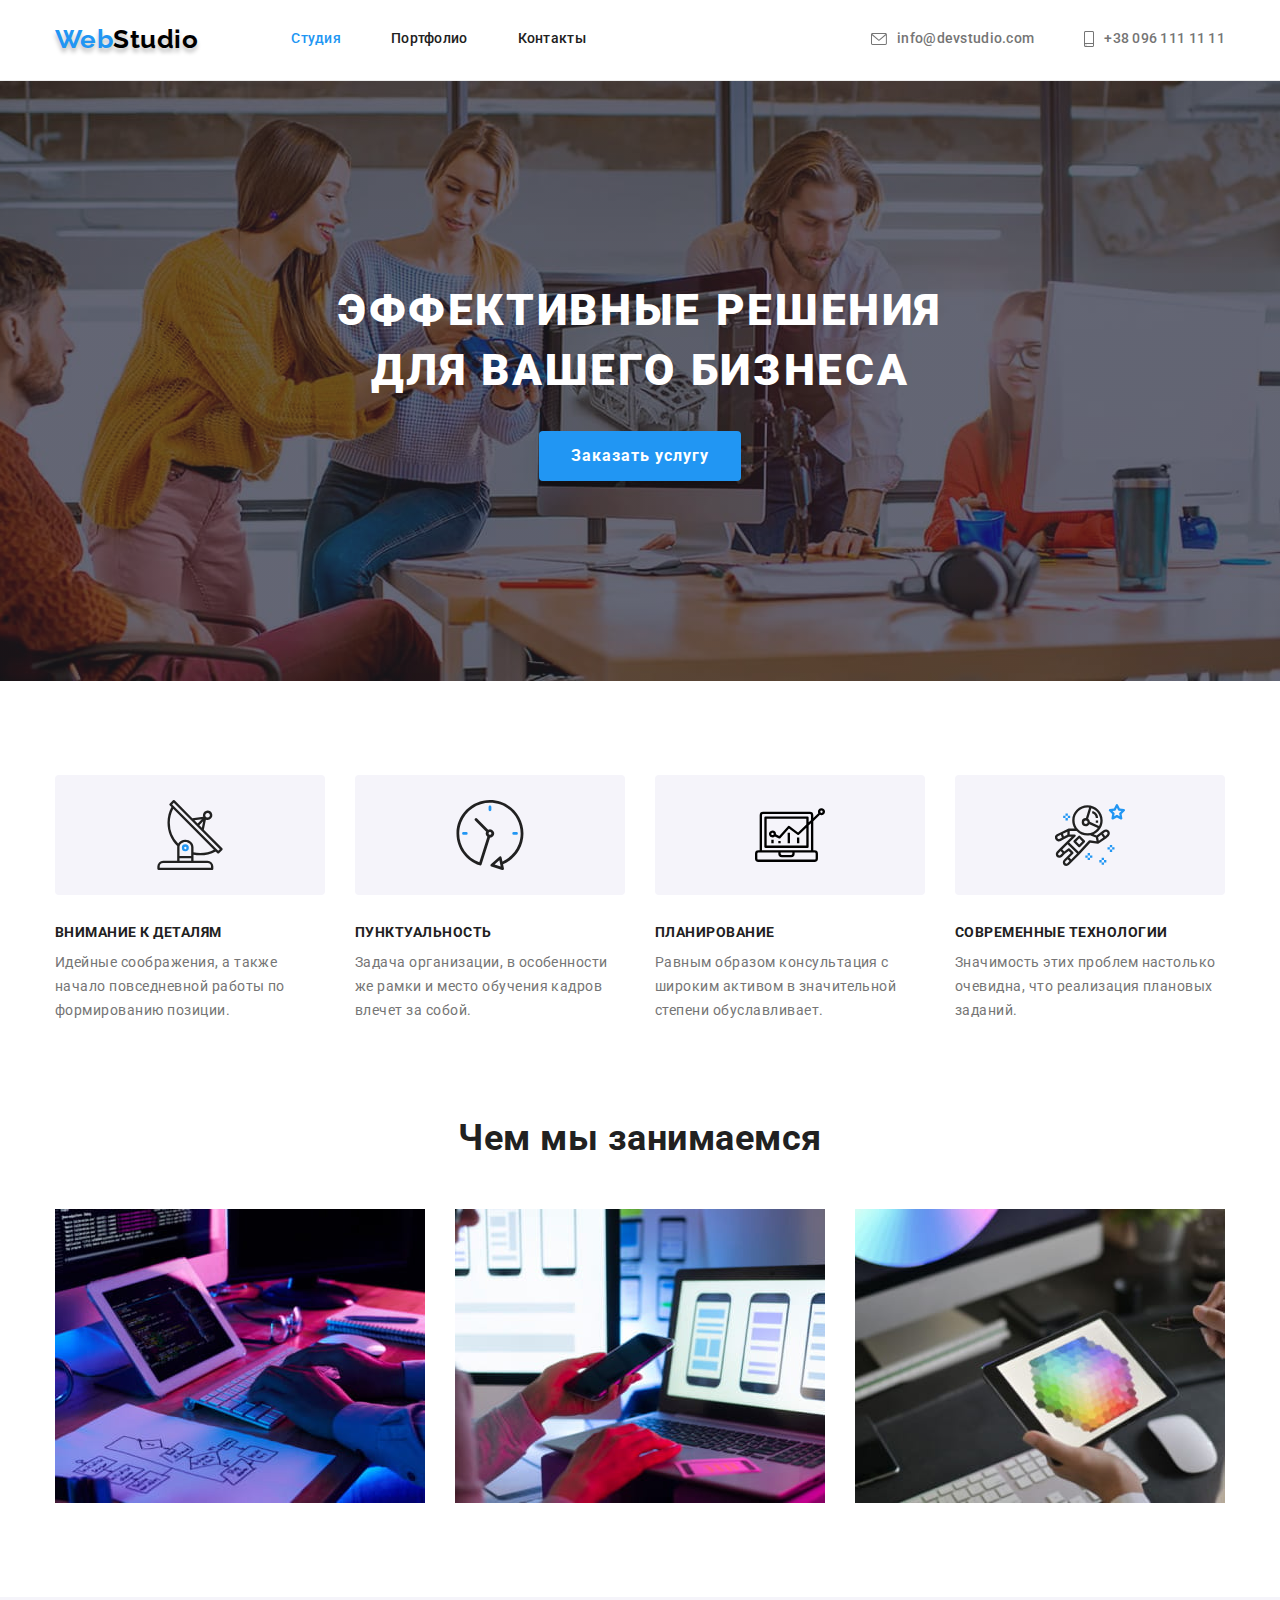
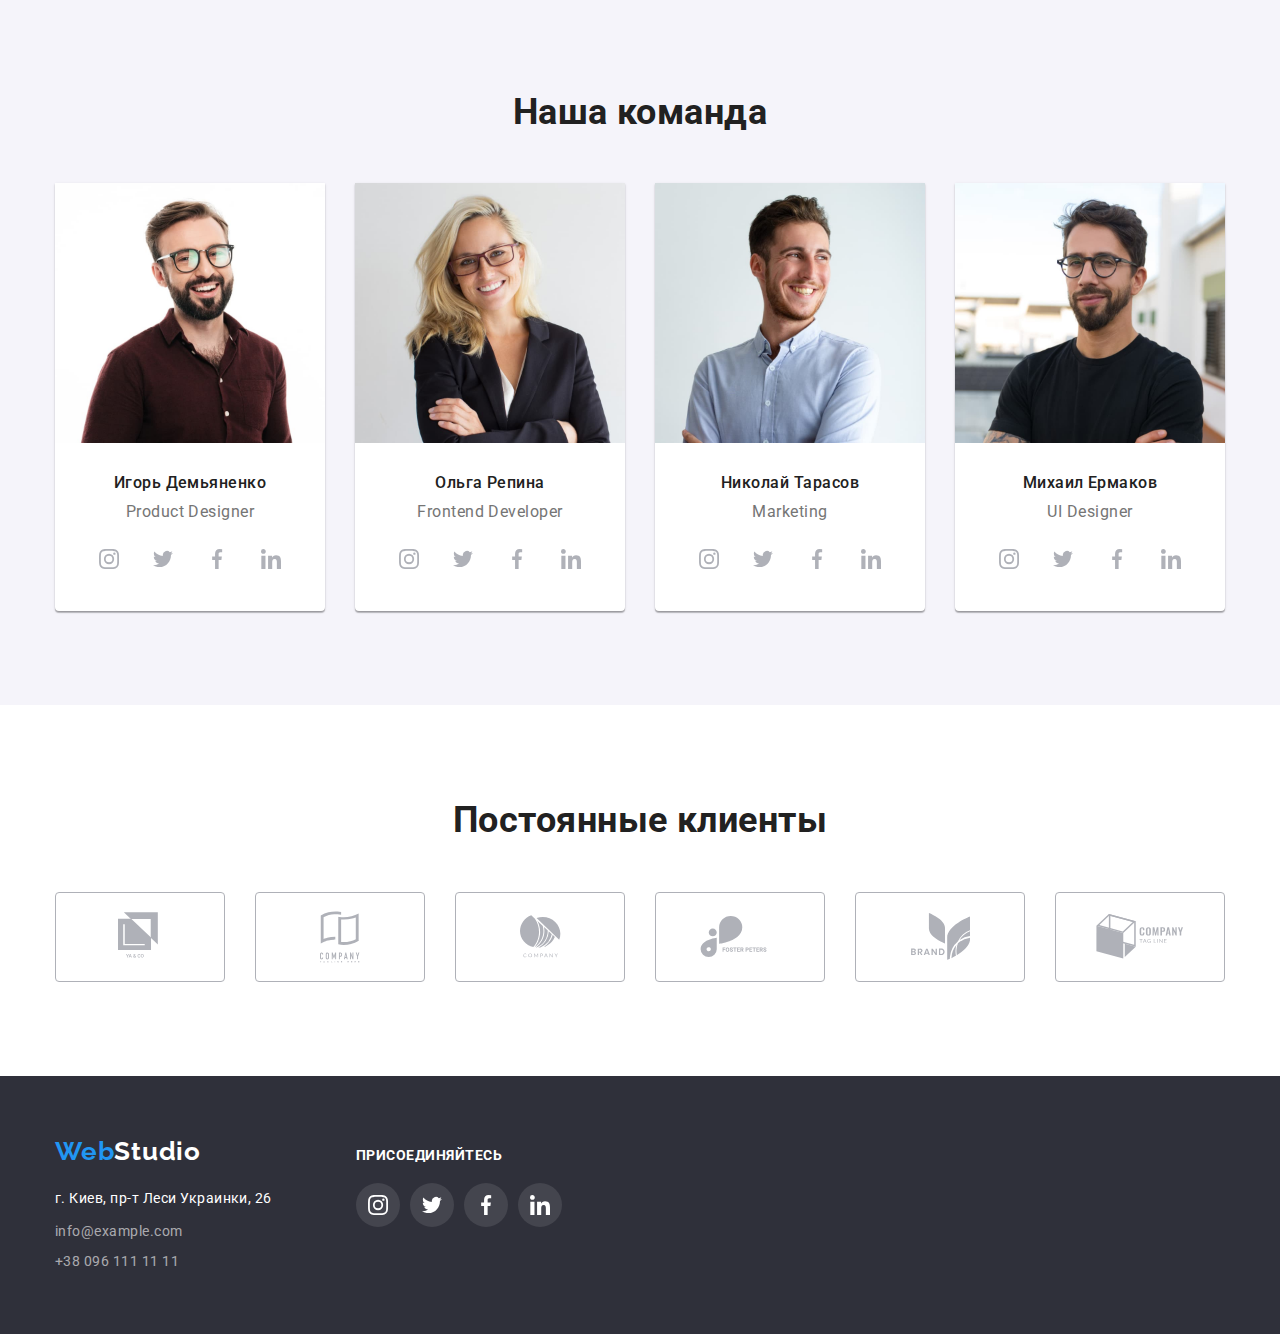
==== index.html @ e103fd7a "Переносить інформацію з попередньої ДЗ" ====
<!DOCTYPE html>
<html lang="ru">
  <head>
    <meta charset="UTF-8">
    <meta name="viewport" content="width=device-width, initial-scale=1.0">
    <title>Сайт</title>
    <link rel="stylesheet" href="https://cdnjs.cloudflare.com/ajax/libs/modern-normalize/1.0.0/modern-normalize.min.css">
    <link rel="preconnect" href="https://fonts.gstatic.com">
    <link href="https://fonts.googleapis.com/css2?family=Raleway:wght@700&family=Roboto:wght@400;500;700;900&display=swap" rel="stylesheet">
    <link rel="stylesheet" href="./css/style.css">
  </head>

  <body>

      <!-- Шапка сайта -->
    <header>
      <div class="container header">
        <nav class="nav"> 
          <a class="logo-nav" lang="en" href="./index.html"><span class="logo-web">Web</span>Studio</a>
          <ul class="nav-list list">
            <li><a class="nav-link current" href="./index.html">Студия</a></li>
            <li><a class="nav-link" href="./portfolio.html" >Портфолио</a></li>
            <li><a class="nav-link" href="#">Контакты</a></li>
          </ul>
        </nav>
        <a class="contacts-header mail" href="mailto:info@devstudio.com">
          <svg class="icon-mail" width="16" height="12">
            <use href="./images/sprite.svg#envelope"></use>
          </svg>info@devstudio.com</a> 
        <a class="contacts-header tel" href="tel:+380961111111">
          <svg class="icon-tel" width="10" height="16">
            <use href="./images/sprite.svg#smartphone"></use>
          </svg>+38 096 111 11 11</a>
      </div>
    </header>

    <main>
        <!-- Герой -->
      <section class="hero overlay">
        <div class="container">
          <h1 class="hero-title">Эффективные решения для вашего бизнеса</h1>
          <button class="hero-button" type="button">Заказать услугу</button>
        </div>
      </section>

        <!-- Особенности -->
      <section class="features">
        <div class="container">
          <h2 class="visually-hidden">Особенности</h2>
          <ul class="list features-list">
            <li>
              <div class="fetures-decoration">
                <svg class="features-icon">
                  <use href="./images/sprite.svg#antenna"></use>
                </svg>
              </div>
              <h3 class="features-title">Внимание к деталям</h3>
              <p class="features-text">Идейные соображения, а также начало повседневной работы по формированию позиции.</p>
            </li>
            <li>
              <div class="fetures-decoration">
                <svg class="features-icon">
                  <use href="./images/sprite.svg#clock"></use>
                </svg>
              </div>
              <h3 class="features-title">Пунктуальность</h3>
              <p class="features-text">Задача организации, в особенности же рамки и место обучения кадров влечет за собой.</p>
            </li>
            <li>
              <div class="fetures-decoration">
                <svg class="features-icon">
                  <use href="./images/sprite.svg#diagram"></use>
                </svg>
              </div>
              <h3 class="features-title">Планирование</h3>
              <p class="features-text">Равным образом консультация с широким активом в значительной степени обуславливает.</p>
            </li>
            <li>
              <div class="fetures-decoration">
                <svg class="features-icon">
                  <use href="./images/sprite.svg#astronaut"></use>
                </svg>
              </div>
              <h3 class="features-title">Современные технологии</h3>
              <p class="features-text">Значимость этих проблем настолько очевидна, что реализация плановых заданий.</p>
            </li>
          </ul>
        </div>
      </section>

        <!-- Чем мы занимаемся -->
      <section class="work-section">
        <div class="container">
          <h2 class="work-title">Чем мы занимаемся</h2>
          <ul class="list">
            <li><img src="./images/typing1.jpg" 
              alt="Человек пишет код на компьютере за робочим столом"
              width="370"/>
            </li>
            <li><img src="./images/typing2.jpg" 
              alt="Человек за компьютером разробатывает макеты сайта для отображения на телефоне"
              width="370"/>
            </li>
            <li><img src="./images/typing3.jpg"
              alt="Человек работает с цветовой гаммой для графического дизайна на планшете"
              width="370"/>
            </li>
          </ul>
        </div>
      </section>

        <!-- Наша команда -->
      <section class="team">
        <div class="container">
          <h2 class="team-title">Наша команда</h2>
          <ul class="list team-members">
            <li>
              <img src="./images/portrait1.jpg" alt="Портрет Игоря Демьяненко" width="270"/>
              <div class="team-list">
                <h3 class="team-name">Игорь Демьяненко</h3>
                <p  class="team-description" lang="en">Product Designer</p>
                <ul class="list webs-list">
                  <li>
                    <a class="link-webs" href="">
                      <svg class="icons-webs">
                        <use href="./images/sprite.svg#instagram"></use>
                      </svg>
                    </a>
                  </li>
                  <li>
                    <a class="link-webs" href="">
                      <svg class="icons-webs">
                        <use href="./images/sprite.svg#twitter"></use>
                      </svg>
                    </a>
                  </li>
                  <li>
                    <a class="link-webs" href="">
                      <svg class="icons-webs">
                        <use href="./images/sprite.svg#facebook"></use>
                      </svg>
                    </a>
                  </li>
                  <li>
                    <a class="link-webs" href="">
                      <svg class="icons-webs">
                        <use href="./images/sprite.svg#linkedin"></use>
                      </svg>
                    </a>
                  </li>
                </ul>
              </div>
            </li>
            <li>
              <img src="./images/portrait2.jpg" alt="Портрет Ольги Репиноой" width="270"/>
              <div class="team-list">
                <h3 class="team-name">Ольга Репина</h3>
                <p class="team-description" lang="en">Frontend Developer</p>
                <ul class="list webs-list">
                  <li>
                    <a class="link-webs" href="">
                      <svg class="icons-webs">
                        <use href="./images/sprite.svg#instagram"></use>
                      </svg>
                    </a>
                  </li>
                  <li>
                    <a class="link-webs" href="">
                      <svg class="icons-webs">
                        <use href="./images/sprite.svg#twitter"></use>
                      </svg>
                    </a>
                  </li>
                  <li>
                    <a class="link-webs" href="">
                      <svg class="icons-webs">
                        <use href="./images/sprite.svg#facebook"></use>
                      </svg>
                    </a>
                  </li>
                  <li>
                    <a class="link-webs" href="">
                      <svg class="icons-webs">
                        <use href="./images/sprite.svg#linkedin"></use>
                      </svg>
                    </a>
                  </li>
                </ul>
              </div>
            </li>
            <li>
              <img src="./images/portrait3.jpg" alt="Портрет Николая Тарасова" width="270"/>
              <div class="team-list">
                <h3 class="team-name">Николай Тарасов</h3>
                <p class="team-description" lang="en">Marketing</p>
                <ul class="list webs-list">
                  <li>
                    <a class="link-webs" href="">
                      <svg class="icons-webs">
                        <use href="./images/sprite.svg#instagram"></use>
                      </svg>
                    </a>
                  </li>
                  <li>
                    <a class="link-webs" href="">
                      <svg class="icons-webs">
                        <use href="./images/sprite.svg#twitter"></use>
                      </svg>
                    </a>
                  </li>
                  <li>
                    <a class="link-webs" href="">
                      <svg class="icons-webs">
                        <use href="./images/sprite.svg#facebook"></use>
                      </svg>
                    </a>
                  </li>
                  <li>
                    <a class="link-webs" href="">
                      <svg class="icons-webs">
                        <use href="./images/sprite.svg#linkedin"></use>
                      </svg>
                    </a>
                  </li>
                </ul>
              </div>
            </li>
            <li>
              <img src="./images/portrait4.jpg" alt="Портрет Михаила Ермакова" width="270"/>
              <div class="team-list">
                <h3 class="team-name">Михаил Ермаков</h3>
                <p class="team-description" lang="en">UI Designer</p>
                <ul class="list webs-list">
                  <li>
                    <a class="link-webs" href="">
                      <svg class="icons-webs">
                        <use href="./images/sprite.svg#instagram"></use>
                      </svg>
                    </a>
                  </li>
                  <li>
                    <a class="link-webs" href="">
                      <svg class="icons-webs">
                        <use href="./images/sprite.svg#twitter"></use>
                      </svg>
                    </a>
                  </li>
                  <li>
                    <a class="link-webs" href="">
                      <svg class="icons-webs">
                        <use href="./images/sprite.svg#facebook"></use>
                      </svg>
                    </a>
                  </li>
                  <li>
                    <a class="link-webs" href="">
                      <svg class="icons-webs">
                        <use href="./images/sprite.svg#linkedin"></use>
                      </svg>
                    </a>
                  </li>
                </ul>
              </div>
            </li>
          </ul>
        </div>
      </section>

        <!-- Постоянные клиенты -->
      <section class="clients">
        <div class="container">
          <h2 class="clients-title">Постоянные клиенты</h2>
          <ul class="list clients-list">
            <li>
              <a class="client-link" href="" >
                <svg class="client-icon" width="44" height="49">
                  <use href="./images/sprite.svg#logo-1"></use>
                </svg>
              </a>
            </li>
            <li><a class="client-link" href="" >
              <svg class="client-icon" width="40" height="52">
                <use href="./images/sprite.svg#logo-2"></use>
              </svg>
            </a></li>
            <li><a class="client-link" href="" >
              <svg class="client-icon" width="41" height="43">
                <use href="./images/sprite.svg#logo-3"></use>
              </svg>
            </a></li>
            <li><a class="client-link" href="" >
              <svg class="client-icon" width="80" height="42">
                <use href="./images/sprite.svg#logo-4"></use>
              </svg>
            </a></li>
            <li><a class="client-link" href="" >
              <svg class="client-icon" width="59" height="47">
                <use href="./images/sprite.svg#logo-5"></use>
              </svg>
            </a></li>
            <li><a class="client-link" href="" >
              <svg class="client-icon" width="88" height="45">
                <use href="./images/sprite.svg#logo-6"></use>
              </svg>
            </a></li>
          </ul>
        </div>
      </section>
    </main>

      <!-- Футер -->
    <footer class="footer">
      <div class="container">
        <div class="footer-wrapper">
          <div class="footer-column">
            <a class="logo-footer" lang="en" href="./index.html"><span class="logo-web">Web</span>Studio</a>
            <address class="address-footer">
              <div>
                <div><span class="home-address">г. Киев, пр-т Леси Украинки, 26</span> <br /></div>
                <div class="mail"><a class="link-footer" href="mailto:info@example.com">info@example.com</a> <br /></div>
                <div><a class="link-footer" href="tel:+380991111111">+38 096 111 11 11</a></div>
              </div>
            </address>
          </div>
          <div class="footer-our-links">
            <p class="foter-text">присоединяйтесь</p>
            <ul class="list footer-webs">
              <li>
                <a class="footer-links" href="">
                  <svg class="footer-icons">
                    <use href="./images/sprite.svg#instagram"></use>
                  </svg>
                </a>
              </li>
              <li>
                <a class="footer-links" href="">
                  <svg class="footer-icons">
                    <use href="./images/sprite.svg#twitter"></use>
                  </svg>
                </a>
              </li>
              <li>
                <a class="footer-links" href="">
                  <svg class="footer-icons">
                    <use href="./images/sprite.svg#facebook"></use>
                  </svg>
                </a>
              </li>
              <li>
                <a class="footer-links" href="">
                  <svg class="footer-icons">
                    <use href="./images/sprite.svg#linkedin"></use>
                  </svg>
                </a>
              </li>
            </ul>
          </div>
        </div>
      </div>
    </footer>
 
  </body>
</html>
---- css/style.css ----
html {
  box-sizing: border-box;
}

*,
*::before,
*::after {
  box-sizing: inherit;
}

:root {
  --main-text-color: #757575;
  --secondary-text-color: #212121;
  --accent-color: #2196F3;
  --primary-white-color: #ffffff;
  --dark-bg-color: #2F303A;
  --middle-bg-color: #F5F4FA;
  --header-border-bottom-color: #ECECEC;
  --gradient-bg-color: rgba(47, 48, 58, 0.4);
  --hero-bg-color: rgba(47, 48, 58, 0.4);
  --icon-bacground: #F5F4FA;
  --icon-main-color: #AFB1B8;
  --main-font-weight: 700;
  --secondary-font-weight: 400;
}

body {
  margin: 0;
  font-weight: var(--main-font-weight);
  background-color: var(--primary-white-color);
  color: var(--main-text-color);
  font-family: 'Roboto', sans-serif;
  line-height: 1.19;
  letter-spacing: 0.03em;
}

a {
  text-decoration: none;
}

.list {
  list-style-type: none;
  padding-left: 0;
  margin-top: 0;
  margin-bottom: 0; 
}

p,
h1,
h2,
h3 {
  margin-top: 0;
  margin-bottom: 0;
}

img {
  display: block;
}

.container {
  width: 1200px;
  padding-left: 15px;
  padding-right: 15px;
  margin: 0 auto;
}
 
/* Header */
.nav,
.container.header {
  display: flex;
  align-items: center;
}

header {
  border-bottom: 1px solid var(--header-border-bottom-color);
  padding-top: 24px;
  padding-bottom: 25px;
}

.logo-nav {
  font-family: 'Raleway', sans-serif;
  color: #000000;
  font-size: 26px;
  text-shadow: 0px 4px 4px rgba(0, 0, 0, 0.25);
  margin-right: 93px; 
}

.logo-web {
  color: var(--accent-color);
}

.nav-link {
  color: var(--secondary-text-color);
  font-weight: 500;
  font-size: 14px;
  line-height: 1.14;
  letter-spacing: 0.02em;
  display: block;
}

.nav-list li:not(:last-child) {
  margin-right: 50px;
}

.nav-link:hover,
.nav-link:focus {
  color: var(--accent-color);
  outline: none;
}

.nav-link.current {
  color: var(--accent-color);
}

.nav-list {
  display: flex;
}

.contacts-header.mail{
  margin-right: 50px;
  margin-left: auto;
}

.contacts-header {
  font-style: normal;
  font-weight: 500;
  font-size: 14px;
  line-height: 1.14;
  letter-spacing: 0.02em;
  color: inherit;
  display: flex;
  align-items: center;
  fill:var(--main-text-color);
}

.contacts-header:hover,
.contacts-header:focus,
.contacts-header:active {
  color: var(--accent-color);
  outline: none;
  fill: var(--accent-color);
}

.icon-mail,
.icon-tel {
  margin-right: 10px;
}

.hero {
  text-align: center;
  padding-top: 200px;
  padding-bottom: 200px;
}

.hero-title {
  width: 696px;
  margin: 0 auto 30px;
  color: var(--primary-white-color);
  font-weight: 900;
  font-size: 44px;
  line-height: 1.36;
  letter-spacing: 0.06em;
  text-transform: uppercase;
}

.hero-button {
  display: inline-block;
  padding: 10px 32px;
  min-width: 200px;
  border-radius: 4px;
  font-family: inherit;
  border-style: none;

  color: var(--primary-white-color);
  background: var(--accent-color);
  box-shadow: 0px 4px 4px rgba(0, 0, 0, 0.15);
  
  font-size: 16px;
  font-weight: var(--main-font-weight);
  line-height: 1.88;
  letter-spacing: 0.06em;
  cursor: pointer;
  outline: transparent;
}

/* Overlay hero */
.overlay {
  height: 600px;
  max-width: 1600px;
  margin-left: auto;
  margin-right: auto;
  background-color: var(--hero-bg-color);
  background-image: linear-gradient( 
    to right, 
    var(--gradient-bg-color), 
    var(--gradient-bg-color) 
  ),
  url(../images/hero-background.jpg);
  background-repeat: no-repeat;
  background-position: center;
  background-size: cover;
}

/* Features section*/
.visually-hidden {
  position: absolute;
  clip: rect(0 0 0 0);
  width: 1px;
  height: 1px;
  margin: -1px;
}
.features {
  padding-top: 94px;
  padding-bottom: 94px;
}

.features-list {
  display: flex;
  align-items: center;
}

.features-list li {
  width: 270px;
  flex-basis: calc(100%/8-30px);
  margin-right: 30px;
}

.features-list li:nth-child(4n) {
  margin-right: 0;
}

.features-title {
  color: var(--secondary-text-color);
  font-size: 14px;
  line-height: 1.14;
  text-transform: uppercase;
  margin-bottom: 10px;
}

.features-text {
  font-weight: var(--secondary-font-weight);
  font-size: 14px;
  line-height: 1.71;
}

.fetures-decoration {
  width: 270px;
  height: 120px;
  background: var(--icon-bacground);
  border-radius: 4px;
  display: flex;
  justify-content: center;
  align-items: center;
  margin-bottom: 30px;
}

.features-icon { 
  width: 70px;
}

/* Work section*/
.work-section {
  padding-bottom: 94px;
}

.work-title {
  color: var(--secondary-text-color);
  font-size: 36px;
  line-height: 1.17;
  text-align: center;
  margin-bottom: 50px;
}

.work-section .list {
  display: flex;
  align-items: center;
}

.work-section li {
  width: 370px;
  margin-right: 30px;
}
 
.work-section li:nth-child(3n) {
  margin-right: 0;
}

/* Team section */
.team {
  background-color: var(--middle-bg-color);
  padding-top: 94px;
  padding-bottom: 94px;
}

.team-title {
  color: var(--secondary-text-color);
  font-size: 36px;
  line-height: 1.17;
  text-align: center;
  margin-bottom: 50px;
}

.team-name {
  color: var(--secondary-text-color);
  font-weight: 500;
  font-size: 16px;
  margin-bottom: 10px;
}

.team-description {
  font-weight: var(--secondary-font-weight);
  font-size: 16px;
  margin-bottom: 16px;
}

.team .list {
  display: flex;
  align-items: center;
}
 .team-list {
  padding: 30px 32px;
  text-align: center;
 }

.team-members>li {
  width: 270px;
  margin-right: 30px;
  background-color: var(--primary-white-color);
  border-radius: 0px 0px 4px 4px;
  box-shadow: 0px 1px 3px rgba(0, 0, 0, 0.12), 0px 1px 1px rgba(0, 0, 0, 0.14), 0px 2px 1px rgba(0, 0, 0, 0.2);
}

.team li:nth-child(4n) {
  margin-right: 0;
}

.webs-list {
  display: flex;
}

.link-webs {
  display: flex;
  align-items: center;
  justify-content: center;
  width: 44px;
  height: 44px;
  border: none;
  border-radius: 50%;
  color: var(--icon-main-color);
}

.icons-webs {
  width: 20px;
  height: 20px;
  fill: currentColor;
}

.link-webs:hover,
.link-webs:focus {
  background: var(--accent-color);
  color: var(--primary-white-color);
  outline: none;
}


.webs-list>li:not(:last-child) {
  margin-right: 10px;
}


/* Clients */
.clients {
  padding-top: 94px;
  padding-bottom: 94px;
}

.clients-title {
  font-size: 36px;
  line-height: 1,17;
  text-align: center;
  color: var(--secondary-text-color);
  margin-bottom: 50px;
}

.clients-list {
  display: flex;
  justify-content: center;
}

.clients-list>li:not(:last-child) {
  margin-right: 30px;
}
.client-icon {
  display: flex;
  justify-content: center;
  text-align: center;
  fill:currentColor;
}

.client-link {
  display: inline-flex;
  align-items: center;
  justify-content: center;
  width: 170px;
  height: 90px;
  border: 1px solid var(--icon-main-color);
  box-sizing: border-box;
  border-radius: 4px;
  color: var(--icon-main-color);
}

.client-link:hover,
.client-link:focus {
  outline: none;
  border: 1px solid var(--accent-color);
  color: var(--accent-color);
}

/* Footer */
.footer {
  background-color: var(--dark-bg-color);
  padding-top: 60px;
  padding-bottom: 60px;
}

.footer-wrapper {
  display: flex;
  align-items: flex-start;
}

.logo-footer {
  font-family: 'Raleway', sans-serif;
  color: var(--primary-white-color);
  font-size: 26px;
  letter-spacing: 0.03em;
  display: inline-block;
  margin-bottom: 20px;
} 

.address-footer {
  font-weight: var(--secondary-font-weight);
  font-size: 14px;
  line-height: 1.71;
  font-style: normal;
  width: 231px;
}

.footer-column {
  margin-right: 70px;
}

.footer-wrapper {
  align-items: baseline;
}

.foter-text {
  font-size: 14px;
  line-height: 1,14;
  text-transform: uppercase;
  color: var(--primary-white-color);
  margin-bottom: 20px;
}

.footer-links {
  display: flex;
  align-items: center;
  justify-content: center;
  width: 44px;
  height: 44px;
  background: rgba(255, 255, 255, 0.1);
  border-radius: 50%;
  color: var(--primary-white-color);
}

.footer-links:hover,
.footer-links:focus {
  background: var(--accent-color);
  outline: none;
} 

.footer-webs>li:not(:last-child) {
  margin-right: 10px;
}

.footer-icons {
  width: 20px;
  height: 20px;
  fill: currentColor;
}

.home-address {
  color: var(--primary-white-color);
  margin-bottom: 9px;
}

.link-footer {
  color: rgba(255, 255, 255, 0.6);
}

.mail .link-footer,
.home-address {
  display: inline-block;
  margin-bottom: 9px; 
}

.link-footer {
  height: 21px;
}

.footer-webs {
  display: flex;
}

/* Portfolio page */
/* Buttons */
.portfolio {
  padding-top: 94px;
  padding-bottom: 94px;
}

.button {
  color: var(--secondary-text-color);
  background-color: var(--middle-bg-color);
  font-weight: 500;
  font-size: 16px;
  line-height: 1.63;
  letter-spacing: 0.03em;
  text-align: center;
  display: inline-block;
  border-style: none;
  border-radius: 4px;
  padding: 6px 22px;
  cursor: pointer;
  outline: transparent;
}

.buttons-list>li:not(:last-child) {
  margin-right: 8px;
}

.button:hover,
.button:focus {
  color: var(--primary-white-color);
  background-color: var(--accent-color);
  box-shadow: 0px 3px 1px rgba(0, 0, 0, 0.1), 0px 1px 2px rgba(0, 0, 0, 0.08), 0px 2px 2px rgba(0, 0, 0, 0.12);
}

.portfolio .buttons-list {
  display: flex;
  margin: 0 auto 50px;
  justify-content: center;
}

.portfolio-list {
  display: flex;
  flex-wrap: wrap;
}

.portfolio-list li {
  width: 370px;
  margin-right: 30px;
  margin-bottom: 30px;
}

.portfolio-list li:nth-child(3n) {
  margin-right: 0;
}

.portfolio-list li:nth-last-child(-n + 3) {
  margin-bottom: 0;
}

.portfolio-title {
  color: var(--secondary-text-color);
  font-size: 18px;
  line-height: 2;
  letter-spacing: 0.06em;
  margin-bottom: 4px;
}

.portfolio-text {
  font-weight: var(--secondary-font-weight);
  font-size: 16px;
  line-height: 1.88;
  color: var(--main-text-color);
}

.description-portfolio {
  padding: 20px 24px;
  border-right: 1px solid #EEEEEE;
  border-bottom: 1px solid #EEEEEE;
  border-left: 1px solid #EEEEEE;
}

.portfolio-link {
  display: inline-block;
}

.portfolio-link:hover,
.portfolio-link:focus {
  outline: none;
  box-shadow: 0px 1px 1px rgba(0, 0, 0, 0.12), 0px 4px 4px rgba(0, 0, 0, 0.06), 1px 4px 6px rgba(0, 0, 0, 0.16);
}
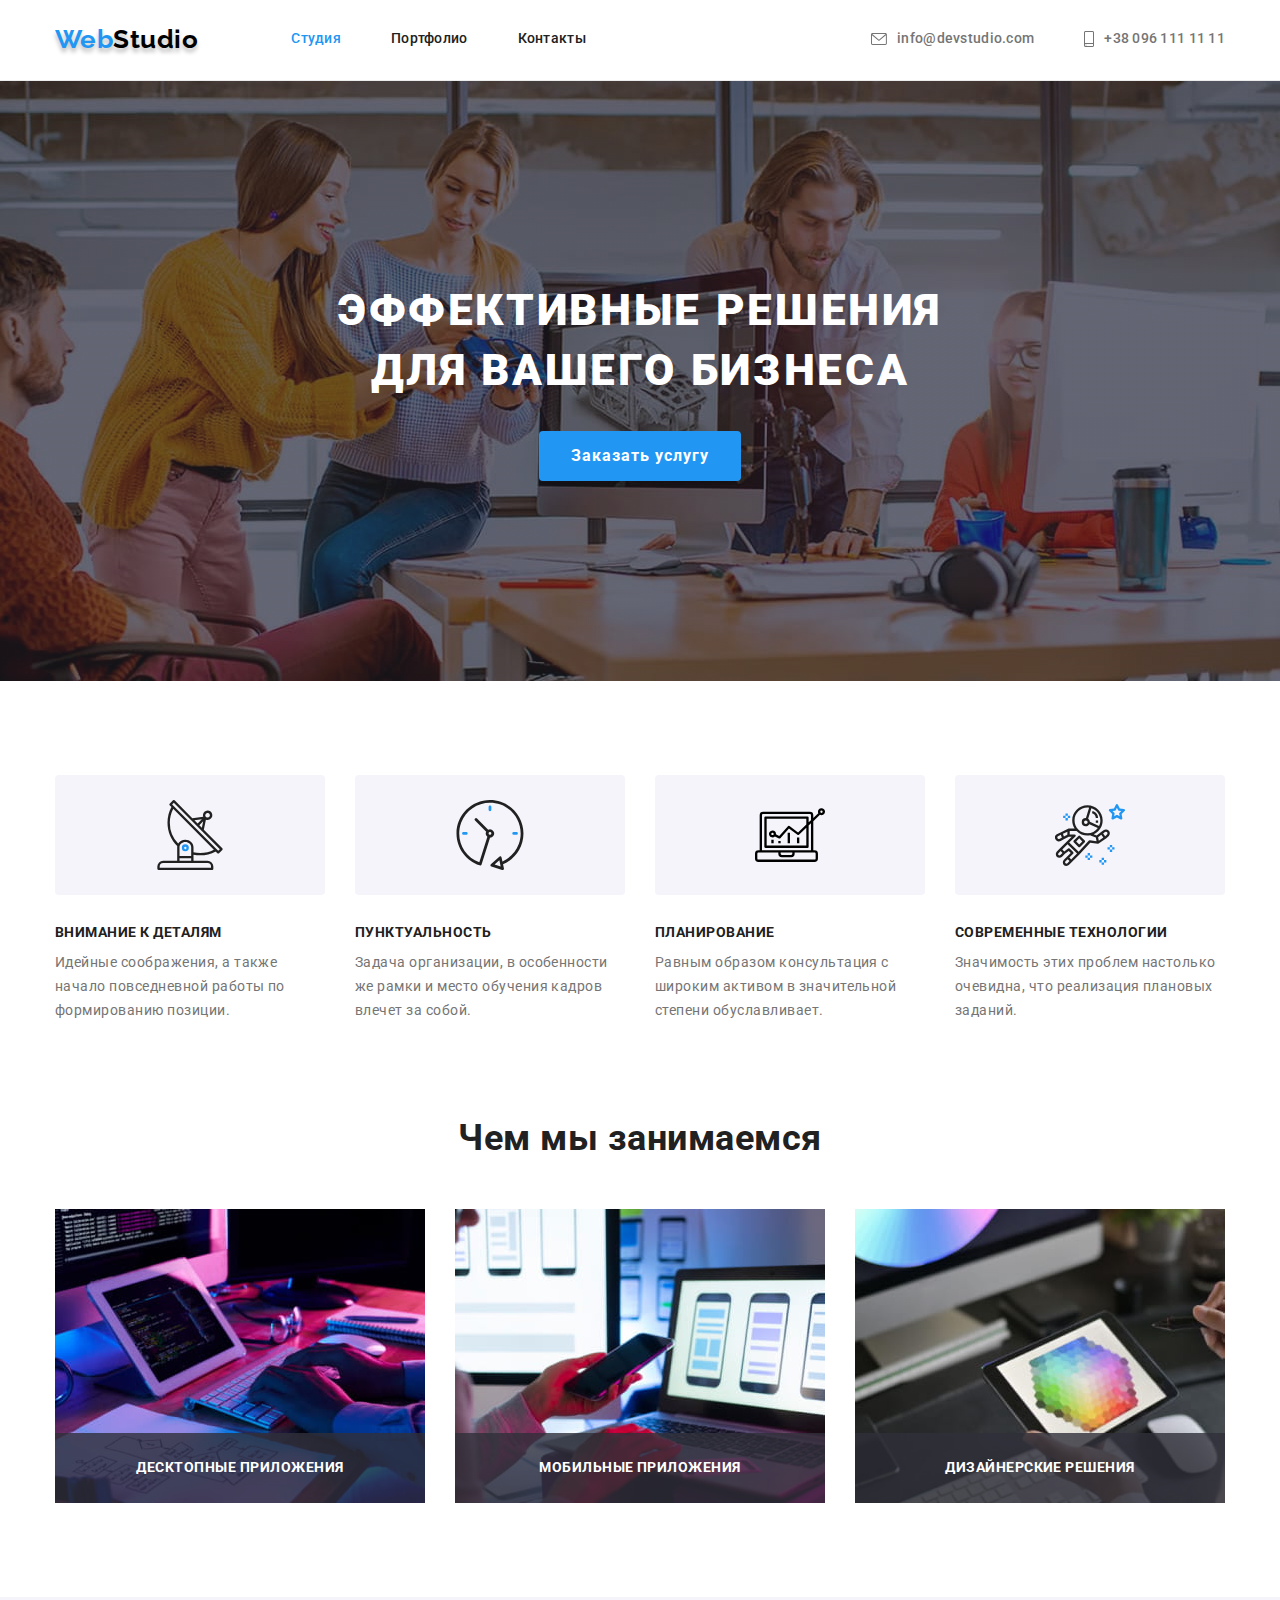
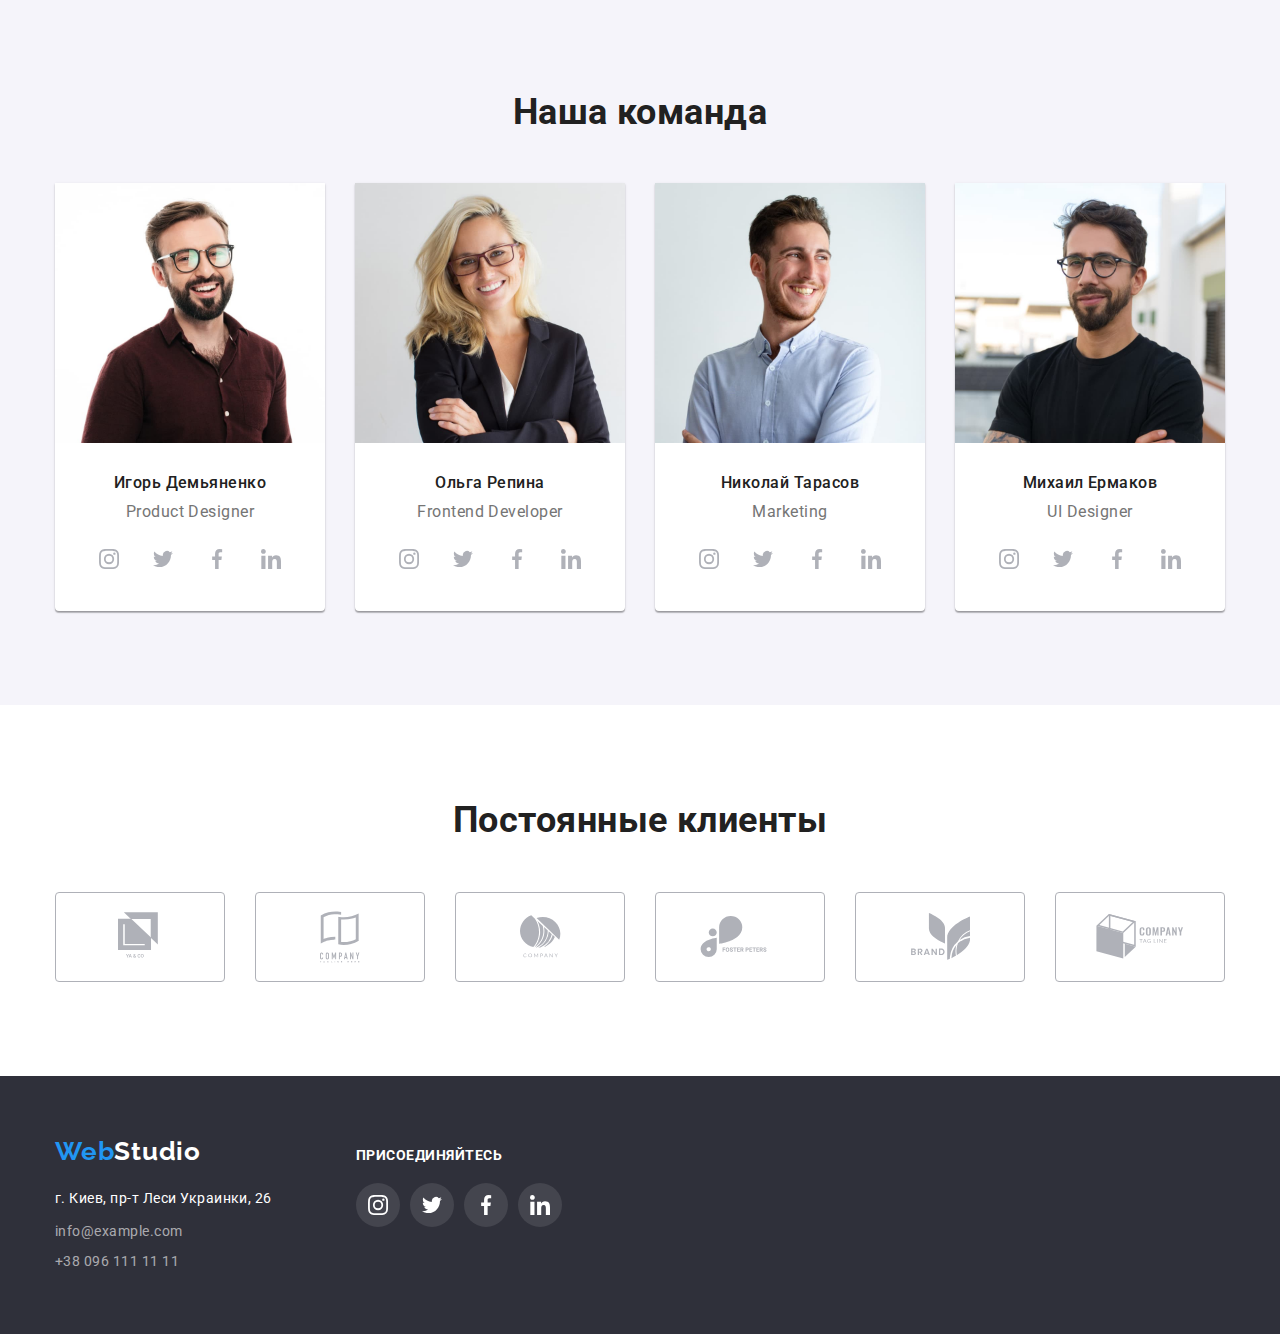
==== commit 14d55192: "Додає текст до розділу "чим ми займаємось"" ====
--- a/index.html
+++ b/index.html
@@ -93,17 +93,27 @@
         <div class="container">
           <h2 class="work-title">Чем мы занимаемся</h2>
           <ul class="list">
-            <li><img src="./images/typing1.jpg" 
+            <li>
+              <img src="./images/typing1.jpg" 
               alt="Человек пишет код на компьютере за робочим столом"
               width="370"/>
+              <div class="work-description">
+                <p>Десктопные приложения</p>
+              </div>
             </li>
             <li><img src="./images/typing2.jpg" 
               alt="Человек за компьютером разробатывает макеты сайта для отображения на телефоне"
               width="370"/>
+              <div class="work-description">
+                <p>Мобильные приложения</p>
+              </div>
             </li>
             <li><img src="./images/typing3.jpg"
               alt="Человек работает с цветовой гаммой для графического дизайна на планшете"
               width="370"/>
+              <div class="work-description">
+                <p>Дизайнерские решения</p>
+              </div>
             </li>
           </ul>
         </div>
--- a/css/style.css
+++ b/css/style.css
@@ -279,10 +279,30 @@
 .work-section li {
   width: 370px;
   margin-right: 30px;
+  position: relative;
 }
  
 .work-section li:nth-child(3n) {
   margin-right: 0;
+}
+
+.work-description {
+  position: absolute;
+  bottom: 0;
+  height: 70px;
+  width: 100%;
+  background: rgba(47, 48, 58, 0.8);
+  text-align: center;
+  padding-top: 27px;
+  padding-bottom: 27px;
+}
+
+.work-description>p {
+  font-style: normal;
+  font-size: 14px;
+  line-height: 1.14;
+  text-transform: uppercase;
+  color: var(--primary-white-color); 
 }
 
 /* Team section */
@@ -362,11 +382,9 @@
   outline: none;
 }
 
-
 .webs-list>li:not(:last-child) {
   margin-right: 10px;
 }
-
 
 /* Clients */
 .clients {
